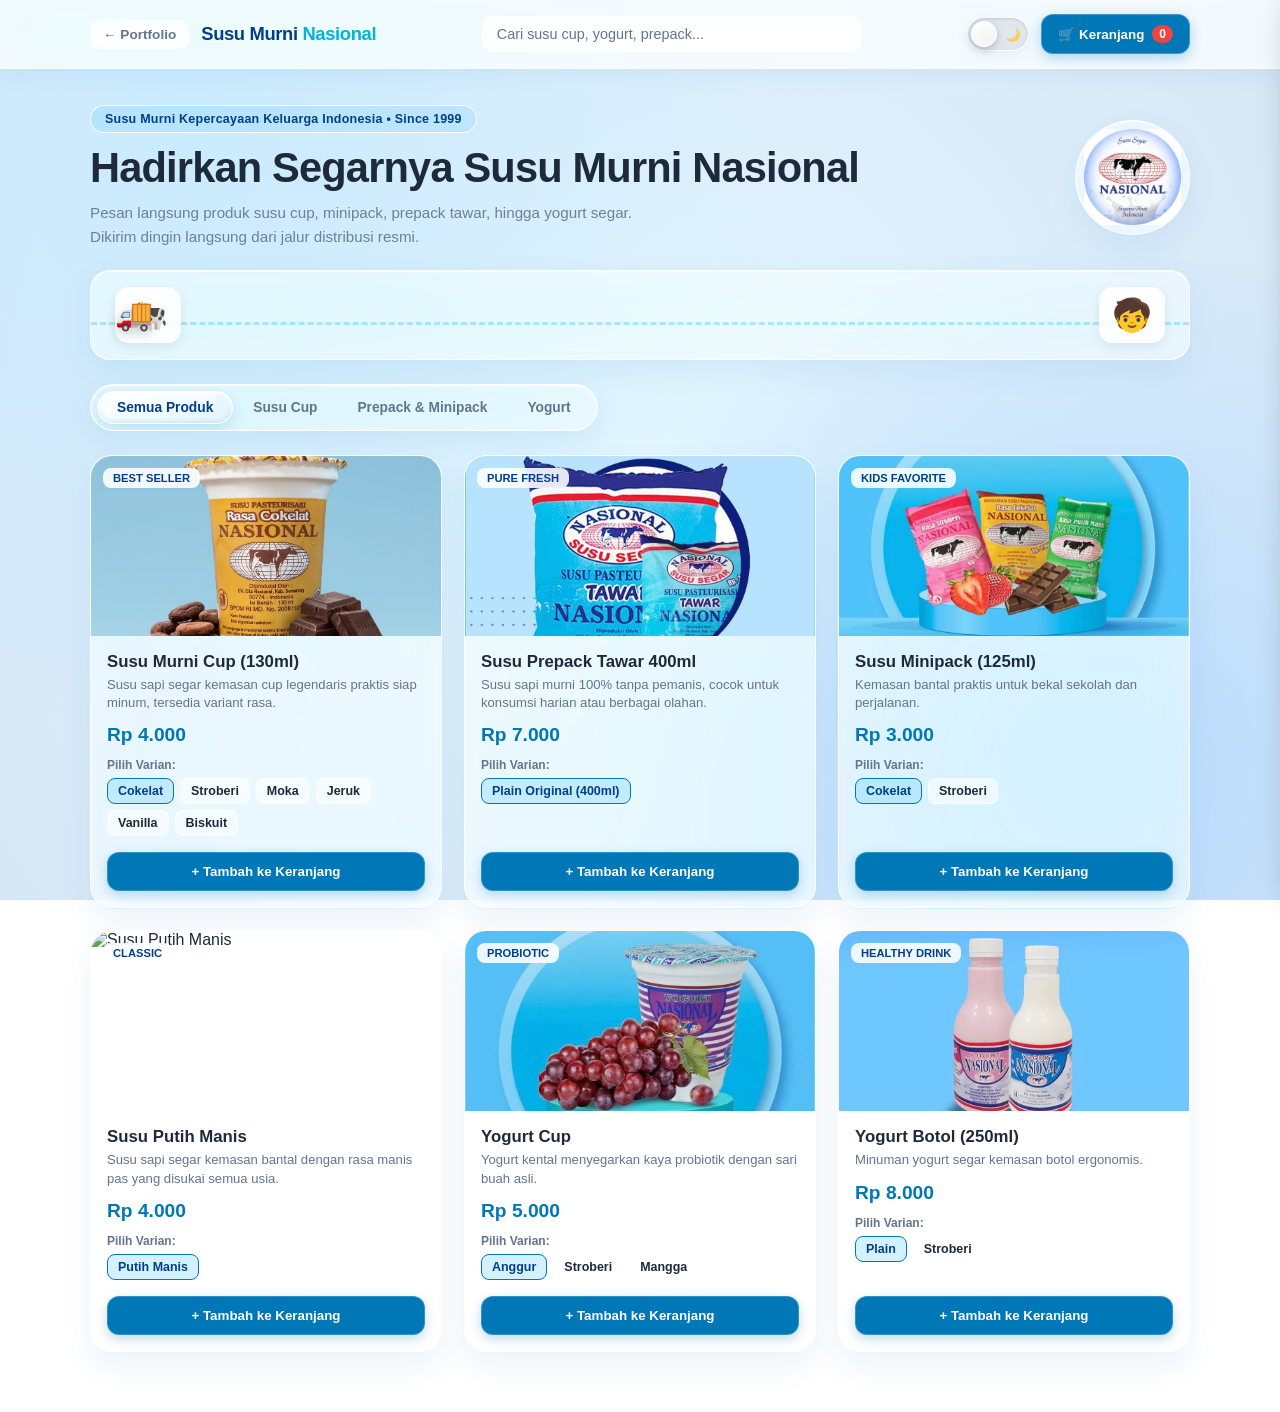
==== susu.html @ 923ed8b1 "Increase dimensions of hero logo slot and image" ====
<!DOCTYPE html>
<html lang="id">
<head>
  <meta charset="UTF-8" />
  <meta name="viewport" content="width=device-width, initial-scale=1.0" />
  <title>Susu Murni Nasional — Official Store</title>
  <style>
    :root {
      --primary: #0077b6;
      --primary-dark: #023e8a;
      --accent: #00b4d8;
      --bg-gradient: 
        radial-gradient(circle at 15% 15%, rgba(200, 235, 255, 0.9), transparent 45%),
        radial-gradient(circle at 85% 85%, rgba(175, 215, 255, 0.8), transparent 40%),
        radial-gradient(circle at 50% 50%, rgba(225, 245, 255, 0.95), rgba(210, 228, 245, 0.9));
      --header-bg: rgba(255, 255, 255, 0.75);
      --glass-card: rgba(255, 255, 255, 0.55);
      --glass-strong: rgba(255, 255, 255, 0.9);
      --glass-border: rgba(255, 255, 255, 0.92);
      --glass-highlight: rgba(255, 255, 255, 0.95);
      --text: #1e293b;
      --muted: #64748b;
      --input-bg: rgba(255, 255, 255, 0.75);
      --input-border: rgba(203, 213, 225, 0.85);
      --pill-track-bg: rgba(255, 255, 255, 0.45);
      --gel-bg: linear-gradient(145deg, rgba(255, 255, 255, 0.92), rgba(224, 242, 254, 0.72));
      --gel-border: rgba(255, 255, 255, 1);
      --gel-shadow: 
        inset 0 2px 3px rgba(255, 255, 255, 1),
        inset 0 -2px 4px rgba(0, 119, 182, 0.14),
        0 6px 16px rgba(0, 119, 182, 0.16);
      --pill-text-active: #023e8a;
      --shadow-tint: rgba(0, 119, 182, 0.08);
      --success: #10b981;
      --warning: #f59e0b;
    }

    [data-theme="dark"] {
      --primary: #38bdf8;
      --primary-dark: #7dd3fc;
      --accent: #22d3ee;
      --bg-gradient: 
        radial-gradient(circle at 15% 15%, rgba(14, 116, 144, 0.42), transparent 48%),
        radial-gradient(circle at 85% 80%, rgba(29, 78, 216, 0.38), transparent 45%),
        radial-gradient(circle at 50% 50%, #071326, #030914);
      --header-bg: rgba(9, 21, 42, 0.75);
      --glass-card: rgba(15, 32, 62, 0.55);
      --glass-strong: rgba(11, 25, 49, 0.94);
      --glass-border: rgba(125, 211, 252, 0.24);
      --glass-highlight: rgba(255, 255, 255, 0.16);
      --text: #f1f5f9;
      --muted: #94a3b8;
      --input-bg: rgba(15, 32, 62, 0.75);
      --input-border: rgba(125, 211, 252, 0.25);
      --pill-track-bg: rgba(12, 27, 54, 0.65);
      --gel-bg: linear-gradient(145deg, rgba(56, 189, 248, 0.36), rgba(14, 116, 144, 0.22));
      --gel-border: rgba(125, 211, 252, 0.55);
      --gel-shadow: 
        inset 0 1px 2px rgba(255, 255, 255, 0.35),
        inset 0 -2px 5px rgba(2, 132, 199, 0.35),
        0 6px 18px rgba(0, 0, 0, 0.4);
      --pill-text-active: #ffffff;
      --shadow-tint: rgba(0, 0, 0, 0.35);
    }

    * { box-sizing: border-box; margin: 0; padding: 0; }
    body {
      font-family: -apple-system, BlinkMacSystemFont, "Segoe UI", Roboto, sans-serif;
      background: var(--bg-gradient);
      background-attachment: fixed;
      color: var(--text);
      padding-bottom: 60px;
      min-height: 100vh;
      transition: color 0.3s ease;
    }

    /* Navbar Liquid Glass */
    header {
      position: sticky;
      top: 0;
      z-index: 50;
      background: var(--header-bg);
      backdrop-filter: blur(18px) saturate(180%);
      -webkit-backdrop-filter: blur(18px) saturate(180%);
      border-bottom: 1px solid var(--glass-border);
      box-shadow: 0 4px 20px var(--shadow-tint);
      transition: background 0.3s ease, border-color 0.3s ease;
    }
    .nav-container {
      max-width: 1140px;
      margin: 0 auto;
      padding: 14px 20px;
      display: flex;
      align-items: center;
      justify-content: space-between;
      gap: 12px;
    }
    .brand-group { display: flex; align-items: center; gap: 12px; }
    .back-btn {
      text-decoration: none;
      color: var(--muted);
      font-size: 0.85rem;
      font-weight: 600;
      padding: 6px 12px;
      border-radius: 10px;
      border: 1px solid var(--glass-border);
      background: var(--glass-card);
      backdrop-filter: blur(6px);
      transition: 0.2s;
    }
    .back-btn:hover { color: var(--text); border-color: var(--primary); }
    .logo { font-weight: 800; font-size: 1.15rem; color: var(--primary-dark); letter-spacing: -0.02em; }
    .logo span { color: var(--accent); }

    .search-bar {
      flex: 1;
      max-width: 380px;
      display: flex;
    }
    .search-bar input {
      width: 100%;
      padding: 9px 14px;
      border: 1px solid var(--glass-border);
      border-radius: 12px;
      font-size: 0.9rem;
      outline: none;
      color: var(--text);
      background: var(--input-bg);
      backdrop-filter: blur(8px);
      transition: 0.2s;
    }
    .search-bar input::placeholder { color: var(--muted); }
    .search-bar input:focus { border-color: var(--primary); }

    .nav-actions {
      display: flex;
      align-items: center;
      gap: 12px;
    }

    /* Apple iOS Settings Style Liquid Glass Switch */
    .ios-switch {
      position: relative;
      width: 62px;
      height: 34px;
      border-radius: 999px;
      border: 1px solid var(--glass-border);
      background: rgba(148, 163, 184, 0.25);
      backdrop-filter: blur(14px) saturate(180%);
      -webkit-backdrop-filter: blur(14px) saturate(180%);
      box-shadow: inset 0 1px 3px rgba(0, 0, 0, 0.12), 0 4px 12px var(--shadow-tint);
      cursor: pointer;
      display: flex;
      align-items: center;
      justify-content: space-between;
      padding: 0 7px;
      transition: background 0.35s ease, border-color 0.35s ease;
      -webkit-tap-highlight-color: transparent;
    }
    [data-theme="dark"] .ios-switch {
      background: rgba(14, 116, 144, 0.45);
      border-color: rgba(125, 211, 252, 0.4);
    }
    .switch-icon {
      font-size: 0.78rem;
      z-index: 1;
      user-select: none;
      opacity: 0.75;
    }
    .switch-knob {
      position: absolute;
      top: 3px;
      left: 3px;
      width: 26px;
      height: 26px;
      border-radius: 50%;
      background: linear-gradient(145deg, rgba(255, 255, 255, 0.98), rgba(241, 245, 249, 0.85));
      border: 1px solid rgba(255, 255, 255, 1);
      box-shadow: 
        inset 0 1px 2px rgba(255, 255, 255, 1),
        0 3px 8px rgba(0, 0, 0, 0.2);
      transition: transform 0.38s cubic-bezier(0.34, 1.45, 0.64, 1), background 0.35s ease;
      z-index: 2;
    }
    [data-theme="dark"] .switch-knob {
      transform: translateX(28px);
      background: linear-gradient(145deg, rgba(224, 242, 254, 0.95), rgba(125, 211, 252, 0.85));
    }

    .cart-trigger {
      position: relative;
      background: #0077b6;
      color: white;
      border: 1px solid rgba(255,255,255,0.25);
      padding: 10px 16px;
      border-radius: 12px;
      font-weight: 700;
      cursor: pointer;
      display: flex;
      align-items: center;
      gap: 8px;
      box-shadow: 0 4px 14px rgba(0,119,182,0.3);
      transition: 0.2s;
    }
    .cart-trigger:hover { background: #023e8a; }
    .cart-badge {
      background: #ef4444;
      color: white;
      font-size: 0.75rem;
      padding: 2px 7px;
      border-radius: 999px;
    }

    /* Seamless Editorial Hero Section */
    .hero-section {
      max-width: 1140px;
      margin: 36px auto 20px;
      padding: 0 20px;
      display: flex;
      justify-content: space-between;
      align-items: center;
      gap: 24px;
      flex-wrap: wrap;
    }
    .hero-text-area {
      flex: 1;
      min-width: 280px;
    }
    .hero-text-area h1 {
      font-size: clamp(1.8rem, 3.5vw, 2.6rem);
      font-weight: 800;
      letter-spacing: -0.02em;
      color: var(--text);
      line-height: 1.2;
    }
    .hero-text-area p {
      opacity: 0.9;
      max-width: 580px;
      line-height: 1.6;
      font-size: 0.95rem;
      color: var(--muted);
      margin-top: 8px;
    }
    .badge-fresh {
      display: inline-block;
      background: rgba(56, 189, 248, 0.14);
      color: var(--primary-dark);
      padding: 6px 14px;
      border-radius: 999px;
      font-size: 0.78rem;
      font-weight: 700;
      letter-spacing: 0.02em;
      border: 1px solid var(--glass-border);
      backdrop-filter: blur(6px);
    }

    /* Slot Logo Resmi Menjadi Bulat Sempurna */
    .hero-logo-slot {
      width: 115px;
      height: 115px;
      background: var(--glass-card);
      backdrop-filter: blur(16px) saturate(180%);
      -webkit-backdrop-filter: blur(16px) saturate(180%);
      border: 1px solid var(--glass-border);
      border-radius: 50%; /* Membuat kotak jadi bulat sempurna */
      display: flex;
      align-items: center;
      justify-content: center;
      box-shadow: inset 0 1px 0 var(--glass-highlight), 0 12px 30px var(--shadow-tint);
      flex-shrink: 0;
      overflow: hidden; /* Otomatis memotong bagian luar gambar JPG jadi melingkar */
    }
    .hero-logo-slot img {
      width: 85%;
      height: 85%;
      object-fit: cover;
    }

    /* Animasi Truk & Anak Kecil */
    .delivery-animation-banner {
      max-width: 1140px;
      margin: 10px auto 24px;
      padding: 0 20px;
    }
    .delivery-track {
      background: var(--glass-card);
      backdrop-filter: blur(16px) saturate(180%);
      -webkit-backdrop-filter: blur(16px) saturate(180%);
      border: 1px solid var(--glass-border);
      border-radius: 20px;
      padding: 16px 24px;
      display: flex;
      align-items: center;
      justify-content: space-between;
      position: relative;
      overflow: hidden;
      box-shadow: inset 0 1px 0 var(--glass-highlight), 0 10px 30px var(--shadow-tint);
    }
    .track-icon {
      font-size: 2rem;
      z-index: 2;
      background: var(--glass-strong);
      padding: 8px 12px;
      border-radius: 14px;
      border: 1px solid var(--glass-border);
      box-shadow: 0 4px 12px rgba(0,0,0,0.08);
      animation: bounceIcon 2s ease-in-out infinite;
    }
    .customer-icon {
      animation-delay: 1s;
    }
    @keyframes bounceIcon {
      0%, 100% { transform: translateY(0); }
      50% { transform: translateY(-4px); }
    }
    .moving-truck {
      position: absolute;
      font-size: 1.9rem;
      animation: driveTruck 11s ease-in-out infinite;
      z-index: 5;
      filter: drop-shadow(0 4px 6px rgba(0,0,0,0.18));
    }
    .road-line {
      position: absolute;
      width: 100%;
      height: 3px;
      border-bottom: 3px dashed rgba(56, 189, 248, 0.35);
      top: 58%;
      left: 0;
      z-index: 1;
    }
    @keyframes driveTruck {
      0%   { left: 7%; transform: scaleX(-1) translateY(0); }
      45%  { left: 83%; transform: scaleX(-1) translateY(0); }
      48%  { left: 83%; transform: scaleX(-1) translateY(-3px); }
      50%  { left: 83%; transform: scaleX(1) translateY(0); }
      95%  { left: 7%; transform: scaleX(1) translateY(0); }
      98%  { left: 7%; transform: scaleX(1) translateY(-3px); }
      100% { left: 7%; transform: scaleX(-1) translateY(0); }
    }

    /* iOS Liquid Glass Gel Segmented Tab Control */
    .filters-wrapper {
      max-width: 1140px;
      margin: 8px auto 24px;
      padding: 0 20px;
    }
    .ios-segmented-control {
      position: relative;
      display: inline-flex;
      align-items: center;
      padding: 6px;
      border-radius: 999px;
      background: var(--pill-track-bg);
      backdrop-filter: blur(22px) saturate(200%);
      -webkit-backdrop-filter: blur(22px) saturate(200%);
      border: 1px solid var(--glass-border);
      box-shadow:
        inset 0 1px 2px var(--glass-highlight),
        0 8px 24px var(--shadow-tint);
      max-width: 100%;
      overflow-x: auto;
      scrollbar-width: none;
    }
    .ios-segmented-control::-webkit-scrollbar { display: none; }

    .liquid-pill-indicator {
      position: absolute;
      top: 6px;
      bottom: 6px;
      left: 0;
      border-radius: 999px;
      background: var(--gel-bg);
      backdrop-filter: blur(14px) saturate(220%);
      -webkit-backdrop-filter: blur(14px) saturate(220%);
      border: 1px solid var(--gel-border);
      box-shadow: var(--gel-shadow);
      transition: 
        transform 0.45s cubic-bezier(0.34, 1.45, 0.64, 1),
        width 0.42s cubic-bezier(0.34, 1.35, 0.64, 1);
      z-index: 1;
      pointer-events: none;
    }
    .liquid-pill-indicator::after {
      content: "";
      position: absolute;
      top: 2px;
      left: 12%;
      right: 12%;
      height: 38%;
      border-radius: 999px;
      background: linear-gradient(180deg, rgba(255,255,255,0.65), rgba(255,255,255,0));
      pointer-events: none;
    }

    .filter-btn {
      position: relative;
      z-index: 2;
      padding: 9px 20px;
      border-radius: 999px;
      border: none;
      background: transparent;
      color: var(--muted);
      font-weight: 600;
      font-size: 0.86rem;
      cursor: pointer;
      white-space: nowrap;
      transition: color 0.25s ease, transform 0.15s ease;
      -webkit-tap-highlight-color: transparent;
    }
    .filter-btn:hover { color: var(--text); }
    .filter-btn:active { transform: scale(0.95); }
    .filter-btn.active {
      color: var(--pill-text-active);
      font-weight: 700;
    }

    /* Product Grid & Liquid Glass Cards */
    .container {
      max-width: 1140px;
      margin: 0 auto;
      padding: 0 20px;
    }
    .product-grid {
      display: grid;
      grid-template-columns: repeat(auto-fill, minmax(260px, 1fr));
      gap: 22px;
    }
    .product-card {
      background: var(--glass-card);
      backdrop-filter: blur(18px) saturate(180%);
      -webkit-backdrop-filter: blur(18px) saturate(180%);
      border: 1px solid var(--glass-border);
      border-radius: 22px;
      overflow: hidden;
      display: flex;
      flex-direction: column;
      box-shadow: inset 0 1px 0 var(--glass-highlight), 0 16px 32px var(--shadow-tint);
      transition: transform 0.25s ease, box-shadow 0.25s ease;
    }
    .product-card:hover {
      transform: translateY(-5px);
      box-shadow: inset 0 1px 0 var(--glass-highlight), 0 22px 40px rgba(0, 119, 182, 0.18);
    }
    .product-visual {
      height: 180px;
      display: flex;
      align-items: center;
      justify-content: center;
      position: relative;
      overflow: hidden;
      background: rgba(255, 255, 255, 0.4);
    }
    .product-img {
      width: 100%;
      height: 100%;
      object-fit: cover;
      transition: transform 0.3s ease;
    }
    .product-card:hover .product-img {
      transform: scale(1.05);
    }
    .product-tag {
      position: absolute;
      top: 12px;
      left: 12px;
      background: rgba(255,255,255,0.88);
      backdrop-filter: blur(6px);
      color: #023e8a;
      font-size: 0.7rem;
      font-weight: 800;
      padding: 4px 10px;
      border-radius: 8px;
      text-transform: uppercase;
      z-index: 2;
    }
    .product-body {
      padding: 16px;
      display: flex;
      flex-direction: column;
      flex: 1;
    }
    .product-title { font-size: 1.05rem; font-weight: 700; margin-bottom: 4px; color: var(--text); }
    .product-desc { font-size: 0.82rem; color: var(--muted); margin-bottom: 12px; line-height: 1.4; }
    .product-price { font-size: 1.2rem; font-weight: 800; color: var(--primary); margin-bottom: 12px; }

    /* Variant Pills */
    .variant-label { font-size: 0.75rem; font-weight: 700; color: var(--muted); margin-bottom: 6px; }
    .variant-list {
      display: flex;
      flex-wrap: wrap;
      gap: 6px;
      margin-bottom: 16px;
    }
    .variant-btn {
      padding: 5px 10px;
      font-size: 0.78rem;
      border-radius: 8px;
      border: 1px solid var(--glass-border);
      background: var(--glass-card);
      color: var(--text);
      cursor: pointer;
      font-weight: 600;
      transition: 0.15s;
    }
    .variant-btn.selected {
      background: rgba(56, 189, 248, 0.22);
      border-color: var(--primary);
      color: var(--primary-dark);
    }

    .add-cart-btn {
      margin-top: auto;
      width: 100%;
      padding: 11px;
      background: #0077b6;
      color: white;
      border: 1px solid rgba(255,255,255,0.2);
      border-radius: 12px;
      font-weight: 700;
      cursor: pointer;
      box-shadow: 0 4px 12px rgba(0,119,182,0.25);
      transition: 0.2s;
    }
    .add-cart-btn:hover { background: #023e8a; }

    /* Drawer / Modal Liquid Glass */
    .overlay {
      position: fixed;
      inset: 0;
      background: rgba(5, 12, 26, 0.52);
      z-index: 90;
      display: none;
      backdrop-filter: blur(5px);
    }
    .overlay.open { display: block; }

    .cart-drawer {
      position: fixed;
      top: 0;
      right: -420px;
      width: 100%;
      max-width: 400px;
      height: 100vh;
      background: var(--glass-strong);
      backdrop-filter: blur(22px) saturate(180%);
      -webkit-backdrop-filter: blur(22px) saturate(180%);
      color: var(--text);
      z-index: 100;
      display: flex;
      flex-direction: column;
      transition: right 0.3s ease;
      box-shadow: -12px 0 30px rgba(0,0,0,0.2);
      border-left: 1px solid var(--glass-border);
    }
    .cart-drawer.open { right: 0; }
    .drawer-header {
      padding: 18px 20px;
      border-bottom: 1px solid var(--glass-border);
      display: flex;
      justify-content: space-between;
      align-items: center;
    }
    .close-btn {
      background: none;
      border: none;
      font-size: 1.5rem;
      cursor: pointer;
      color: var(--muted);
    }
    .cart-items {
      flex: 1;
      overflow-y: auto;
      padding: 16px 20px;
    }
    .cart-item {
      display: flex;
      justify-content: space-between;
      align-items: center;
      padding: 12px 0;
      border-bottom: 1px solid var(--glass-border);
      gap: 12px;
    }
    .item-info h4 { font-size: 0.92rem; margin-bottom: 2px; }
    .item-info span { font-size: 0.78rem; color: var(--muted); display: block; }
    .item-info strong { font-size: 0.88rem; color: var(--primary); }
    .qty-control {
      display: flex;
      align-items: center;
      gap: 8px;
    }
    .qty-btn {
      width: 26px;
      height: 26px;
      border-radius: 6px;
      border: 1px solid var(--glass-border);
      background: var(--glass-card);
      color: var(--text);
      font-weight: 700;
      cursor: pointer;
    }
    .drawer-footer {
      padding: 18px 20px;
      border-top: 1px solid var(--glass-border);
      background: var(--glass-card);
    }
    .total-row {
      display: flex;
      justify-content: space-between;
      font-size: 1.1rem;
      font-weight: 800;
      margin-bottom: 14px;
    }
    .checkout-btn {
      width: 100%;
      padding: 13px;
      background: var(--success);
      color: white;
      border: none;
      border-radius: 12px;
      font-weight: 700;
      font-size: 0.95rem;
      cursor: pointer;
      box-shadow: 0 4px 12px rgba(16, 185, 129, 0.25);
    }
    .checkout-btn:disabled { background: #64748b; opacity: 0.5; box-shadow: none; cursor: not-allowed; }

    /* Checkout & Invoice Modal */
    .modal {
      position: fixed;
      top: 50%;
      left: 50%;
      transform: translate(-50%, -50%);
      width: 92%;
      max-width: 460px;
      background: var(--glass-strong);
      backdrop-filter: blur(22px) saturate(180%);
      -webkit-backdrop-filter: blur(22px) saturate(180%);
      color: var(--text);
      border-radius: 24px;
      z-index: 110;
      padding: 24px;
      display: none;
      max-height: 90vh;
      overflow-y: auto;
      box-shadow: 0 24px 48px rgba(0, 0, 0, 0.25);
      border: 1px solid var(--glass-border);
    }
    .modal.open { display: block; }
    .form-group { margin-bottom: 14px; }
    .form-group label { display: block; font-size: 0.82rem; font-weight: 700; margin-bottom: 6px; }
    .form-group input, .form-group textarea, .form-group select {
      width: 100%;
      padding: 10px 12px;
      border: 1px solid var(--input-border);
      border-radius: 10px;
      font-family: inherit;
      font-size: 0.9rem;
      color: var(--text);
      background: var(--input-bg);
    }

    /* Payment Box & Upload Area */
    .status-pill {
      display: inline-block;
      background: #fef3c7;
      color: #b45309;
      font-size: 0.75rem;
      font-weight: 700;
      padding: 4px 12px;
      border-radius: 999px;
      margin-top: 6px;
    }
    .status-pill.ready {
      background: #d1fae5;
      color: #065f46;
    }
    .invoice-box {
      background: var(--glass-card);
      padding: 14px;
      border-radius: 12px;
      font-size: 0.85rem;
      line-height: 1.6;
      margin-bottom: 16px;
      border: 1px solid var(--glass-border);
    }
    .pay-card {
      margin-top: 12px;
      background: var(--glass-card);
      padding: 14px;
      border-radius: 14px;
      border: 1px solid var(--glass-border);
      text-align: center;
    }
    .rek-row {
      display: flex;
      align-items: center;
      justify-content: center;
      gap: 10px;
      margin: 8px 0 4px;
    }
    .rek-num {
      font-size: 1.2rem;
      font-weight: 800;
      color: var(--primary-dark);
      letter-spacing: 0.04em;
    }
    .copy-btn {
      background: rgba(56, 189, 248, 0.2);
      color: var(--primary-dark);
      border: 1px solid var(--primary);
      padding: 4px 10px;
      border-radius: 6px;
      font-size: 0.75rem;
      font-weight: 700;
      cursor: pointer;
    }

    .upload-box {
      margin-top: 14px;
      padding: 12px;
      border: 1.5px dashed var(--muted);
      border-radius: 14px;
      background: var(--glass-card);
      text-align: center;
    }
    .upload-label {
      display: inline-block;
      padding: 7px 14px;
      background: #0077b6;
      color: white;
      border-radius: 8px;
      font-size: 0.8rem;
      font-weight: 700;
      cursor: pointer;
      margin-top: 6px;
    }
    .preview-img {
      max-width: 100%;
      max-height: 150px;
      border-radius: 8px;
      margin-top: 10px;
      display: none;
      margin-left: auto;
      margin-right: auto;
      border: 1px solid var(--glass-border);
    }

    .toast {
      position: fixed;
      bottom: 24px;
      left: 50%;
      transform: translateX(-50%);
      background: #0f172a;
      color: white;
      padding: 10px 20px;
      border-radius: 999px;
      font-size: 0.85rem;
      font-weight: 600;
      z-index: 200;
      opacity: 0;
      pointer-events: none;
      transition: opacity 0.25s;
      border: 1px solid rgba(255,255,255,0.15);
    }
    .toast.show { opacity: 1; }

    /* Responsive Khusus HP */
    @media (max-width: 640px) {
      .search-bar { display: none; }
      .hero-section {
        flex-direction: column-reverse;
        align-items: flex-start;
        gap: 16px;
      }
      .hero-logo-slot {
        width: 84px;
        height: 84px;
      }
      .ios-segmented-control {
        display: flex;
        width: 100%;
      }
      .filter-btn {
        padding: 8px 14px;
        font-size: 0.8rem;
      }
      @keyframes driveTruck {
        0%   { left: 12%; transform: scaleX(-1) translateY(0); }
        45%  { left: 74%; transform: scaleX(-1) translateY(0); }
        48%  { left: 74%; transform: scaleX(-1) translateY(-3px); }
        50%  { left: 74%; transform: scaleX(1) translateY(0); }
        95%  { left: 12%; transform: scaleX(1) translateY(0); }
        98%  { left: 12%; transform: scaleX(-1) translateY(-3px); }
        100% { left: 12%; transform: scaleX(-1) translateY(0); }
      }
    }
  </style>
</head>
<body>

  <header>
    <div class="nav-container">
      <div class="brand-group">
        <a href="index.html" class="back-btn">← Portfolio</a>
        <div class="logo">Susu Murni <span>Nasional</span></div>
      </div>
      <div class="search-bar">
        <input type="text" id="searchInput" placeholder="Cari susu cup, yogurt, prepack..." oninput="renderProducts()" />
      </div>
      <div class="nav-actions">
        <button class="ios-switch" id="themeToggle" onclick="toggleTheme()" title="Mode Gelap / Terang" aria-label="Ganti Tema">
          <span class="switch-icon">☀️</span>
          <span class="switch-icon">🌙</span>
          <span class="switch-knob"></span>
        </button>

        <button class="cart-trigger" onclick="toggleCart()">
          🛒 Keranjang <span class="cart-badge" id="cartCount">0</span>
        </button>
      </div>
    </div>
  </header>

  <!-- Seamless Editorial Hero Section -->
  <section class="hero-section">
    <div class="hero-text-area">
      <span class="badge-fresh">Susu Murni Kepercayaan Keluarga Indonesia • Since 1999</span>
      <h1 style="margin-top: 10px;">Hadirkan Segarnya Susu Murni Nasional</h1>
      <p>Pesan langsung produk susu cup, minipack, prepack tawar, hingga yogurt segar. Dikirim dingin langsung dari jalur distribusi resmi.</p>
    </div>
    <!-- Logo Utama Diubah Menjadi Bulat Sempurna -->
    <div class="hero-logo-slot">
      <img src="ini-logo.JPG" alt="Logo Susu Nasional" />
    </div>
  </section>

  <!-- Animasi Truk & Anak Kecil -->
  <div class="delivery-animation-banner">
    <div class="delivery-track">
      <div class="track-icon" title="Peternakan Sapi Perah">🐄</div>
      <div class="road-line"></div>
      <div class="moving-truck" title="Truk Distribusi Susu Nasional">🚚</div>
      <div class="track-icon customer-icon" title="Anak Kecil Penikmat Susu Segar">🧒</div>
    </div>
  </div>

  <!-- iOS Liquid Glass Gel Segmented Tab Control -->
  <div class="filters-wrapper">
    <div class="ios-segmented-control" id="segmentedControl">
      <div class="liquid-pill-indicator" id="pillIndicator"></div>
      <button class="filter-btn active" onclick="setFilter('all', this)">Semua Produk</button>
      <button class="filter-btn" onclick="setFilter('cup', this)">Susu Cup</button>
      <button class="filter-btn" onclick="setFilter('pack', this)">Prepack & Minipack</button>
      <button class="filter-btn" onclick="setFilter('yogurt', this)">Yogurt</button>
    </div>
  </div>

  <main class="container">
    <div class="product-grid" id="productGrid"></div>
  </main>

  <!-- Cart Drawer -->
  <div class="overlay" id="overlay" onclick="closeAll()"></div>
  <aside class="cart-drawer" id="cartDrawer">
    <div class="drawer-header">
      <h3>Keranjang Belanja</h3>
      <button class="close-btn" onclick="closeAll()">×</button>
    </div>
    <div class="cart-items" id="cartItems"></div>
    <div class="drawer-footer">
      <div class="total-row">
        <span>Total Pembayaran</span>
        <span id="cartTotal">Rp 0</span>
      </div>
      <button class="checkout-btn" id="checkoutBtn" onclick="openCheckout()" disabled>Checkout</button>
    </div>
  </aside>

  <!-- Checkout Modal -->
  <div class="modal" id="checkoutModal">
    <div style="display:flex; justify-content:space-between; align-items:center; margin-bottom:16px;">
      <h3>Data Pengiriman</h3>
      <button class="close-btn" onclick="closeAll()">×</button>
    </div>
    <form onsubmit="processOrder(event)">
      <div class="form-group">
        <label>Nama Pemesan</label>
        <input type="text" id="custName" required placeholder="Masukkan Nama Anda" />
      </div>
      <div class="form-group">
        <label>Nomor WhatsApp</label>
        <input type="tel" id="custPhone" required placeholder="08xx-xxxx-xxxx" />
      </div>
      <div class="form-group">
        <label>Alamat Lengkap (Jabodetabek)</label>
        <textarea id="custAddress" rows="2" required placeholder="Jl. Margonda Raya No. 10, Depok"></textarea>
      </div>
      <div class="form-group">
        <label>Metode Pengiriman</label>
        <select id="shippingMethod">
          <option value="Kurir Dingin (Same Day)">Kurir Dingin / Instant (Same Day)</option>
          <option value="Ambil di Gudang / Agen">Ambil Sendiri di Depot</option>
        </select>
      </div>
      <div class="form-group">
        <label>Metode Pembayaran</label>
        <select id="paymentMethod">
          <option value="QRIS">QRIS (Instant)</option>
          <option value="Transfer BCA">Transfer Bank BCA</option>
          <option value="COD">Bayar di Tempat (COD)</option>
        </select>
      </div>
      <button type="submit" class="checkout-btn" style="background: #0077b6;">Buat Pesanan Sekarang</button>
    </form>
  </div>

  <!-- Invoice & Payment Modal -->
  <div class="modal" id="invoiceModal">
    <div style="text-align:center; margin-bottom:14px;">
      <h3 style="color:var(--primary-dark);">Rincian & Pembayaran</h3>
      <p style="font-size:0.82rem; color:var(--muted);" id="invoiceId"></p>
      <span class="status-pill" id="paymentStatusBadge">⏳ Menunggu Pembayaran</span>
    </div>

    <div id="invoiceDetail" class="invoice-box"></div>

    <button class="checkout-btn" onclick="sendWhatsApp()" style="margin-bottom:8px;">📲 Konfirmasi Pesanan ke WhatsApp</button>
    <button class="add-cart-btn" style="background:var(--muted);" onclick="finishOrder()">Selesai & Kembali Belanja</button>
  </div>

  <div class="toast" id="toast">Produk ditambahkan ke keranjang!</div>

  <script>
    const products = [
      {
        id: 'susu-cup',
        category: 'cup',
        tag: 'Best Seller',
        name: 'Susu Murni Cup (130ml)',
        desc: 'Susu sapi segar kemasan cup legendaris praktis siap minum, tersedia variant rasa.',
        price: 4000,
        variants: [
          { name: 'Cokelat', img: 'susu-cup-cokelat.JPG' },
          { name: 'Stroberi', img: 'susu-cup-stroberi.JPG' },
          { name: 'Moka', img: 'susu-cup-moka.JPG' },
          { name: 'Jeruk', img: 'susu-cup-jeruk.JPG' },
          { name: 'Vanilla', img: 'susu-cup-vanilla.JPG' },
          { name: 'Biskuit', img: 'susu-cup-biskuit.JPG' }
        ]
      },
      {
        id: 'prepack-tawar',
        category: 'pack',
        tag: 'Pure Fresh',
        name: 'Susu Prepack Tawar 400ml',
        desc: 'Susu sapi murni 100% tanpa pemanis, cocok untuk konsumsi harian atau berbagai olahan.',
        price: 7000,
        variants: [
          { name: 'Plain Original (400ml)', img: 'prepack.JPG' }
        ]
      },
      {
        id: 'minipack',
        category: 'pack',
        tag: 'Kids Favorite',
        name: 'Susu Minipack (125ml)',
        desc: 'Kemasan bantal praktis untuk bekal sekolah dan perjalanan.',
        price: 3000,
        variants: [
          { name: 'Cokelat', img: 'minipack.JPG' },
          { name: 'Stroberi', img: 'minipack.JPG' }
        ]
      },
      {
        id: 'susu-putih-manis',
        category: 'pack',
        tag: 'Classic',
        name: 'Susu Putih Manis',
        desc: 'Susu sapi segar kemasan bantal dengan rasa manis pas yang disukai semua usia.',
        price: 4000,
        variants: [
          { name: 'Putih Manis', img: 'putih-manis.JPG' }
        ]
      },
      {
        id: 'yogurt-cup',
        category: 'yogurt',
        tag: 'Probiotic',
        name: 'Yogurt Cup',
        desc: 'Yogurt kental menyegarkan kaya probiotik dengan sari buah asli.',
        price: 5000,
        variants: [
          { name: 'Anggur', img: 'yogurt-cup-anggur.JPG' },
          { name: 'Stroberi', img: 'yogurt-cup-stroberi.JPG' },
          { name: 'Mangga', img: 'yogurt-cup-mangga.JPG' }
        ]
      },
      {
        id: 'yogurt-botol',
        category: 'yogurt',
        tag: 'Healthy Drink',
        name: 'Yogurt Botol (250ml)',
        desc: 'Minuman yogurt segar kemasan botol ergonomis.',
        price: 8000,
        variants: [
          { name: 'Plain', img: 'yogurt-botol.JPG' },
          { name: 'Stroberi', img: 'yogurt-botol.JPG' }
        ]
      }
    ];

    let selectedVariants = {};
    products.forEach(p => selectedVariants[p.id] = 0);

    let currentFilter = 'all';
    let cart = [];
    let lastOrderText = '';
    let hasUploadedProof = false;

    const formatRp = (num) => 'Rp ' + num.toLocaleString('id-ID');

    /* Dark Mode / Light Mode Switch */
    function toggleTheme() {
      const html = document.documentElement;
      const isDark = html.getAttribute('data-theme') === 'dark';
      if (isDark) {
        html.removeAttribute('data-theme');
        localStorage.setItem('susu-theme', 'light');
      } else {
        html.setAttribute('data-theme', 'dark');
        localStorage.setItem('susu-theme', 'dark');
      }
    }

    (function initTheme() {
      const saved = localStorage.getItem('susu-theme');
      if (saved === 'dark') {
        document.documentElement.setAttribute('data-theme', 'dark');
      }
    })();

    /* iOS Liquid Glass Gel Sliding Pill */
    function movePillIndicator(btn) {
      const indicator = document.getElementById('pillIndicator');
      if (!indicator || !btn) return;

      indicator.style.width = `${btn.offsetWidth}px`;
      indicator.style.transform = `translateX(${btn.offsetLeft}px)`;
    }

    function setFilter(cat, btn) {
      currentFilter = cat;
      document.querySelectorAll('.filter-btn').forEach(b => b.classList.remove('active'));
      btn.classList.add('active');
      movePillIndicator(btn);
      btn.scrollIntoView({ behavior: 'smooth', block: 'nearest', inline: 'center' });
      renderProducts();
    }

    window.addEventListener('resize', () => {
      const activeBtn = document.querySelector('.filter-btn.active');
      if (activeBtn) movePillIndicator(activeBtn);
    });

    function selectVariant(prodId, varIdx) {
      selectedVariants[prodId] = varIdx;
      renderProducts();
    }

    function renderProducts() {
      const grid = document.getElementById('productGrid');
      const keyword = document.getElementById('searchInput').value.toLowerCase();

      const filtered = products.filter(p => {
        const matchCat = currentFilter === 'all' || p.category === currentFilter;
        const matchKey = p.name.toLowerCase().includes(keyword) ||
                         p.variants.some(v => v.name.toLowerCase().includes(keyword));
        return matchCat && matchKey;
      });

      grid.innerHTML = filtered.map(p => {
        const activeIdx = selectedVariants[p.id];
        const activeVar = p.variants[activeIdx];
        return `
          <div class="product-card">
            <div class="product-visual">
              <span class="product-tag">${p.tag}</span>
              <img src="${activeVar.img}" alt="${p.name}" class="product-img" />
            </div>
            <div class="product-body">
              <h3 class="product-title">${p.name}</h3>
              <p class="product-desc">${p.desc}</p>
              <div class="product-price">${formatRp(p.price)}</div>
              <div class="variant-label">Pilih Varian:</div>
              <div class="variant-list">
                ${p.variants.map((v, i) => `
                  <button class="variant-btn ${i === activeIdx ? 'selected' : ''}" onclick="selectVariant('${p.id}', ${i})">
                    ${v.name}
                  </button>
                `).join('')}
              </div>
              <button class="add-cart-btn" onclick="addToCart('${p.id}')">+ Tambah ke Keranjang</button>
            </div>
          </div>
        `;
      }).join('');
    }

    function addToCart(prodId) {
      const prod = products.find(p => p.id === prodId);
      const variant = prod.variants[selectedVariants[prodId]].name;
      const key = `${prod.id}-${variant}`;

      const existing = cart.find(item => item.key === key);
      if (existing) {
        existing.qty += 1;
      } else {
        cart.push({ key, name: prod.name, variant, price: prod.price, qty: 1 });
      }
      updateCartUI();
      showToast(`${prod.name} (${variant}) masuk keranjang!`);
    }

    function changeQty(key, delta) {
      const idx = cart.findIndex(i => i.key === key);
      if (idx === -1) return;
      cart[idx].qty += delta;
      if (cart[idx].qty <= 0) cart.splice(idx, 1);
      updateCartUI();
    }

    function updateCartUI() {
      const countEl = document.getElementById('cartCount');
      const itemsEl = document.getElementById('cartItems');
      const totalEl = document.getElementById('cartTotal');
      const checkoutBtn = document.getElementById('checkoutBtn');

      const totalQty = cart.reduce((sum, i) => sum + i.qty, 0);
      const totalPrice = cart.reduce((sum, i) => sum + (i.price * i.qty), 0);

      countEl.textContent = totalQty;
      totalEl.textContent = formatRp(totalPrice);
      checkoutBtn.disabled = cart.length === 0;

      if (cart.length === 0) {
        itemsEl.innerHTML = `<p style="text-align:center; color:var(--muted); margin-top:40px;">Keranjang masih kosong. Yuk pilih susu segarnya!</p>`;
        return;
      }

      itemsEl.innerHTML = cart.map(item => `
        <div class="cart-item">
          <div class="item-info">
            <h4>${item.name}</h4>
            <span>Varian: ${item.variant}</span>
            <strong>${formatRp(item.price * item.qty)}</strong>
          </div>
          <div class="qty-control">
            <button class="qty-btn" onclick="changeQty('${item.key}', -1)">-</button>
            <span>${item.qty}</span>
            <button class="qty-btn" onclick="changeQty('${item.key}', 1)">+</button>
          </div>
        </div>
      `).join('');
    }

    function toggleCart() {
      document.getElementById('overlay').classList.add('open');
      document.getElementById('cartDrawer').classList.add('open');
    }

    function openCheckout() {
      document.getElementById('cartDrawer').classList.remove('open');
      document.getElementById('checkoutModal').classList.add('open');
    }

    function closeAll() {
      document.getElementById('overlay').classList.remove('open');
      document.getElementById('cartDrawer').classList.remove('open');
      document.getElementById('checkoutModal').classList.remove('open');
      document.getElementById('invoiceModal').classList.remove('open');
    }

    function copyRekening() {
      navigator.clipboard.writeText('7651539358');
      showToast('Nomor Rekening BCA berhasil disalin!');
    }

    function handleProofUpload(event) {
      const file = event.target.files[0];
      if (!file) return;

      const reader = new FileReader();
      reader.onload = function(e) {
        const preview = document.getElementById('proofPreview');
        preview.src = e.target.result;
        preview.style.display = 'block';

        const statusBadge = document.getElementById('paymentStatusBadge');
        statusBadge.textContent = '✅ Bukti Terlampir — Siap Konfirmasi';
        statusBadge.classList.add('ready');
        hasUploadedProof = true;
        showToast('Bukti pembayaran berhasil dilampirkan!');
      };
      reader.readAsDataURL(file);
    }

    function processOrder(e) {
      e.preventDefault();
      hasUploadedProof = false;

      const name = document.getElementById('custName').value;
      const phone = document.getElementById('custPhone').value;
      const address = document.getElementById('custAddress').value;
      const shipping = document.getElementById('shippingMethod').value;
      const payment = document.getElementById('paymentMethod').value;
      const orderNum = 'INV-' + Math.floor(100000 + Math.random() * 900000);
      const total = cart.reduce((sum, i) => sum + (i.price * i.qty), 0);

      const itemListHtml = cart.map(i => `• ${i.name} (${i.variant}) x${i.qty} = ${formatRp(i.price * i.qty)}`).join('<br>');
      const itemListWa = cart.map(i => `- ${i.name} (${i.variant}) x${i.qty} = ${formatRp(i.price * i.qty)}`).join('%0A');

      const statusBadge = document.getElementById('paymentStatusBadge');
      statusBadge.classList.remove('ready');

      let paymentSectionHtml = '';
      let paymentWaInfo = '';

      if (payment === 'QRIS') {
        statusBadge.textContent = '⏳ Menunggu Pembayaran QRIS';
        const qrData = encodeURIComponent(`SUSU-NASIONAL-${orderNum}-RP${total}`);
        paymentSectionHtml = `
          <div class="pay-card">
            <strong style="font-size:0.85rem;">Scan QRIS Dummy di Bawah Ini:</strong><br>
            <img src="https://api.qrserver.com/v1/create-qr-code/?size=160x160&data=${qrData}" alt="QRIS Dummy" style="width:150px; height:150px; margin:10px auto; display:block; border-radius:8px; border:1px solid #e2e8f0;" />
            <span style="font-size:0.75rem; color:var(--muted);">NMID: ID1020260081999 • Susu Murni Nasional</span>
          </div>
          <div class="upload-box">
            <p style="font-size:0.78rem; color:var(--muted);">Sudah scan QRIS? Upload screenshot bukti bayar:</p>
            <label for="proofInput" class="upload-label">📷 Pilih Foto Bukti Bayar</label>
            <input type="file" id="proofInput" accept="image/*" style="display:none;" onchange="handleProofUpload(event)" />
            <img id="proofPreview" class="preview-img" alt="Preview Bukti Bayar" />
          </div>
        `;
        paymentWaInfo = '%0APembayaran: QRIS';
      } else if (payment === 'Transfer BCA') {
        statusBadge.textContent = '⏳ Menunggu Transfer BCA';
        paymentSectionHtml = `
          <div class="pay-card">
            <span style="font-size:0.78rem; color:var(--muted);">Transfer ke Rekening <strong>Bank BCA</strong></span>
            <div class="rek-row">
              <span class="rek-num">7651539358</span>
              <button type="button" class="copy-btn" onclick="copyRekening()">Salin</button>
            </div>
            <span style="font-size:0.78rem; font-weight:600; color:var(--text);">A.n. Gata Abdil Rahman</span>
          </div>
          <div class="upload-box">
            <p style="font-size:0.78rem; color:var(--muted);">Sudah transfer? Upload foto/screenshot bukti transfer:</p>
            <label for="proofInput" class="upload-label">📷 Pilih Foto Bukti Transfer</label>
            <input type="file" id="proofInput" accept="image/*" style="display:none;" onchange="handleProofUpload(event)" />
            <img id="proofPreview" class="preview-img" alt="Preview Bukti Transfer" />
          </div>
        `;
        paymentWaInfo = '%0APembayaran: Transfer BCA (7651539358)';
      } else {
        statusBadge.textContent = '🚚 Bayar di Tempat (COD)';
        statusBadge.classList.add('ready');
        paymentSectionHtml = `
          <div class="pay-card">
            <strong style="font-size:0.85rem; color:var(--success);">Metode Bayar di Tempat (COD)</strong>
            <p style="font-size:0.78rem; color:var(--muted); margin-top:4px;">Siapkan uang pas sejumlah <strong>${formatRp(total)}</strong> saat kurir tiba di lokasi.</p>
          </div>
        `;
        paymentWaInfo = '%0APembayaran: COD (Bayar di Tempat)';
      }

      document.getElementById('invoiceId').textContent = `Nomor Pesanan: ${orderNum}`;
      document.getElementById('invoiceDetail').innerHTML = `
        <strong>Pemesan:</strong> ${name} (${phone})<br>
        <strong>Alamat:</strong> ${address}<br>
        <strong>Pengiriman:</strong> ${shipping}<br>
        <hr style="margin:8px 0; border:0; border-top:1px solid var(--glass-border);">
        ${itemListHtml}
        <hr style="margin:8px 0; border:0; border-top:1px solid var(--glass-border);">
        <div style="display:flex; justify-content:space-between; font-size:0.95rem;">
          <strong>Total Tagihan:</strong>
          <strong style="color:var(--primary);">${formatRp(total)}</strong>
        </div>
        ${paymentSectionHtml}
      `;

      lastOrderText = `Halo Admin Susu Murni Nasional! Saya mau konfirmasi pesanan:%0A%0A*${orderNum}*%0ANama: ${name}%0AAlamat: ${address}%0APengiriman: ${shipping}${paymentWaInfo}%0A%0A*Detail Pesanan:*%0A${itemListWa}%0A%0A*Total Bayar: ${formatRp(total)}*`;

      document.getElementById('checkoutModal').classList.remove('open');
      document.getElementById('invoiceModal').classList.add('open');
    }

    function sendWhatsApp() {
      const proofNote = hasUploadedProof
        ? '%0A%0A_(Bukti transfer sudah saya siapkan, akan saya kirimkan setelah pesan ini)_'
        : '';
      window.open(`https://wa.me/6281399970315?text=${lastOrderText}${proofNote}`, '_blank');
    }

    function finishOrder() {
      cart = [];
      updateCartUI();
      closeAll();
    }

    function showToast(msg) {
      const t = document.getElementById('toast');
      t.textContent = msg;
      t.classList.add('show');
      setTimeout(() => t.classList.remove('show'), 2200);
    }

    renderProducts();
    updateCartUI();
    requestAnimationFrame(() => {
      const initialBtn = document.querySelector('.filter-btn.active');
      if (initialBtn) movePillIndicator(initialBtn);
    });
  </script>
</body>
</html>
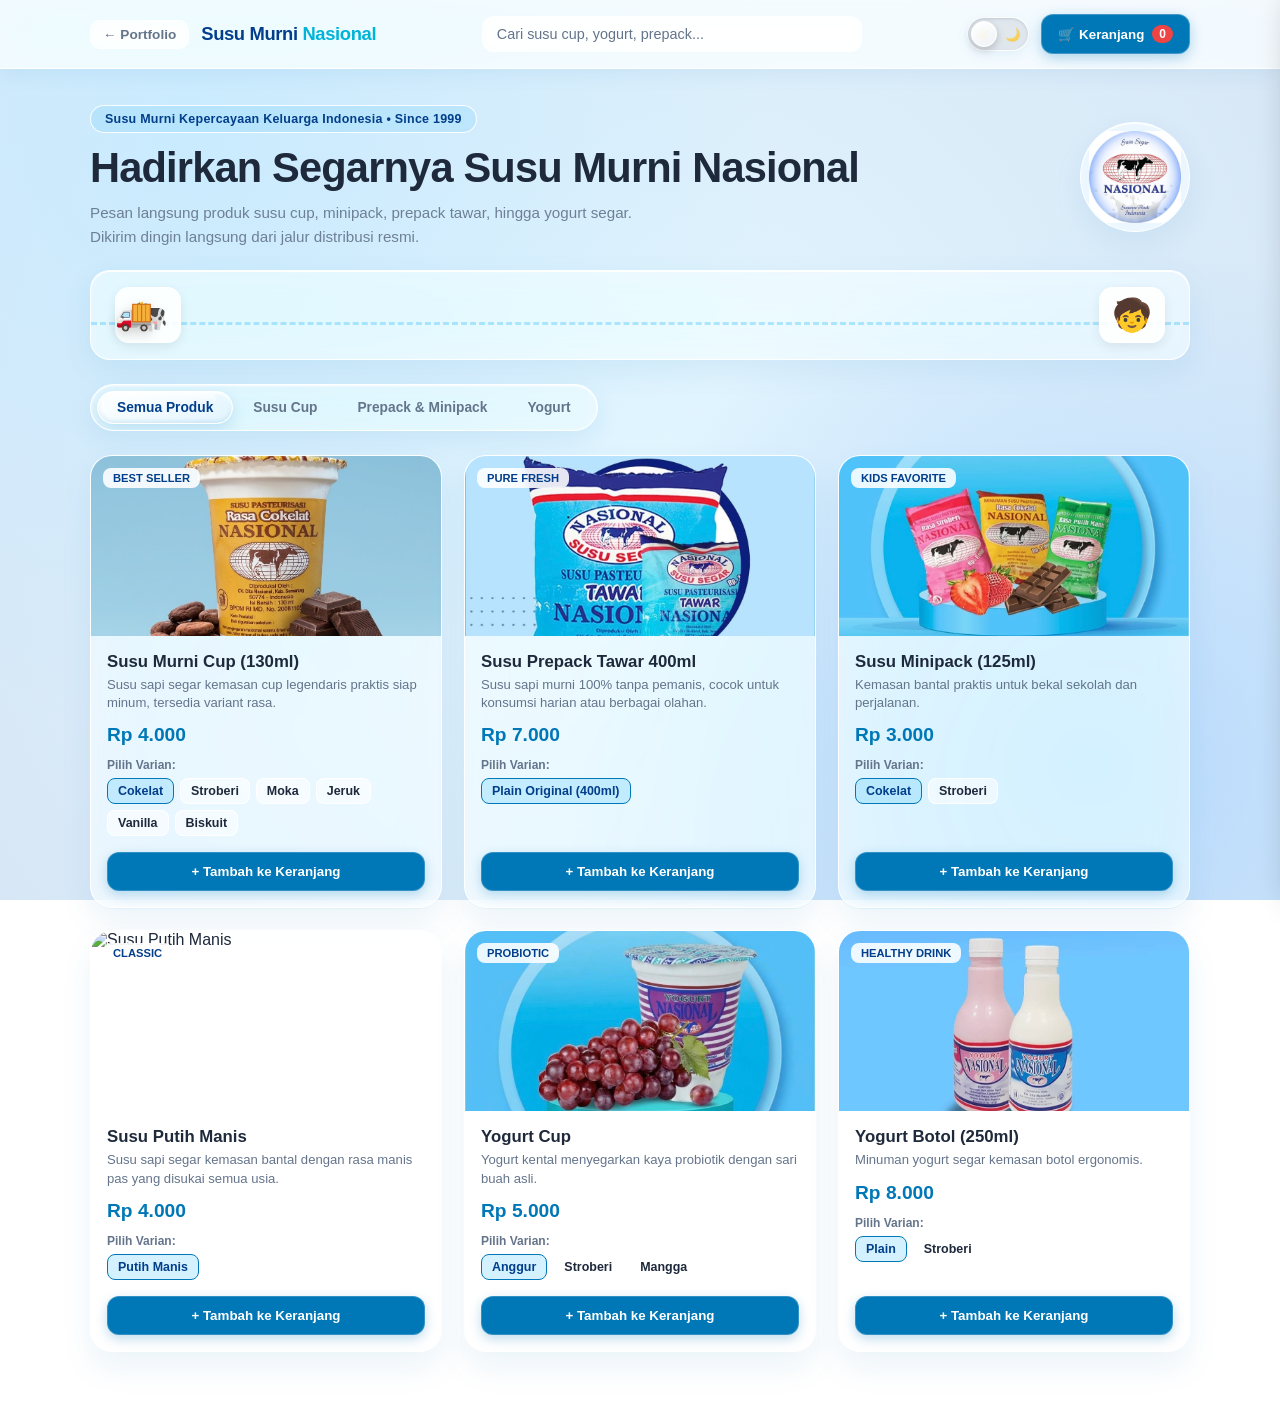
==== commit b0c3b571: "Resize hero logo slot to 110px Adjusted dimensions of the hero logo slot for better appearance." ====
--- a/susu.html
+++ b/susu.html
@@ -256,8 +256,8 @@
 
     /* Slot Logo Resmi Menjadi Bulat Sempurna */
     .hero-logo-slot {
-      width: 115px;
-      height: 115px;
+      width: 110px;
+      height: 110px;
       background: var(--glass-card);
       backdrop-filter: blur(16px) saturate(180%);
       -webkit-backdrop-filter: blur(16px) saturate(180%);
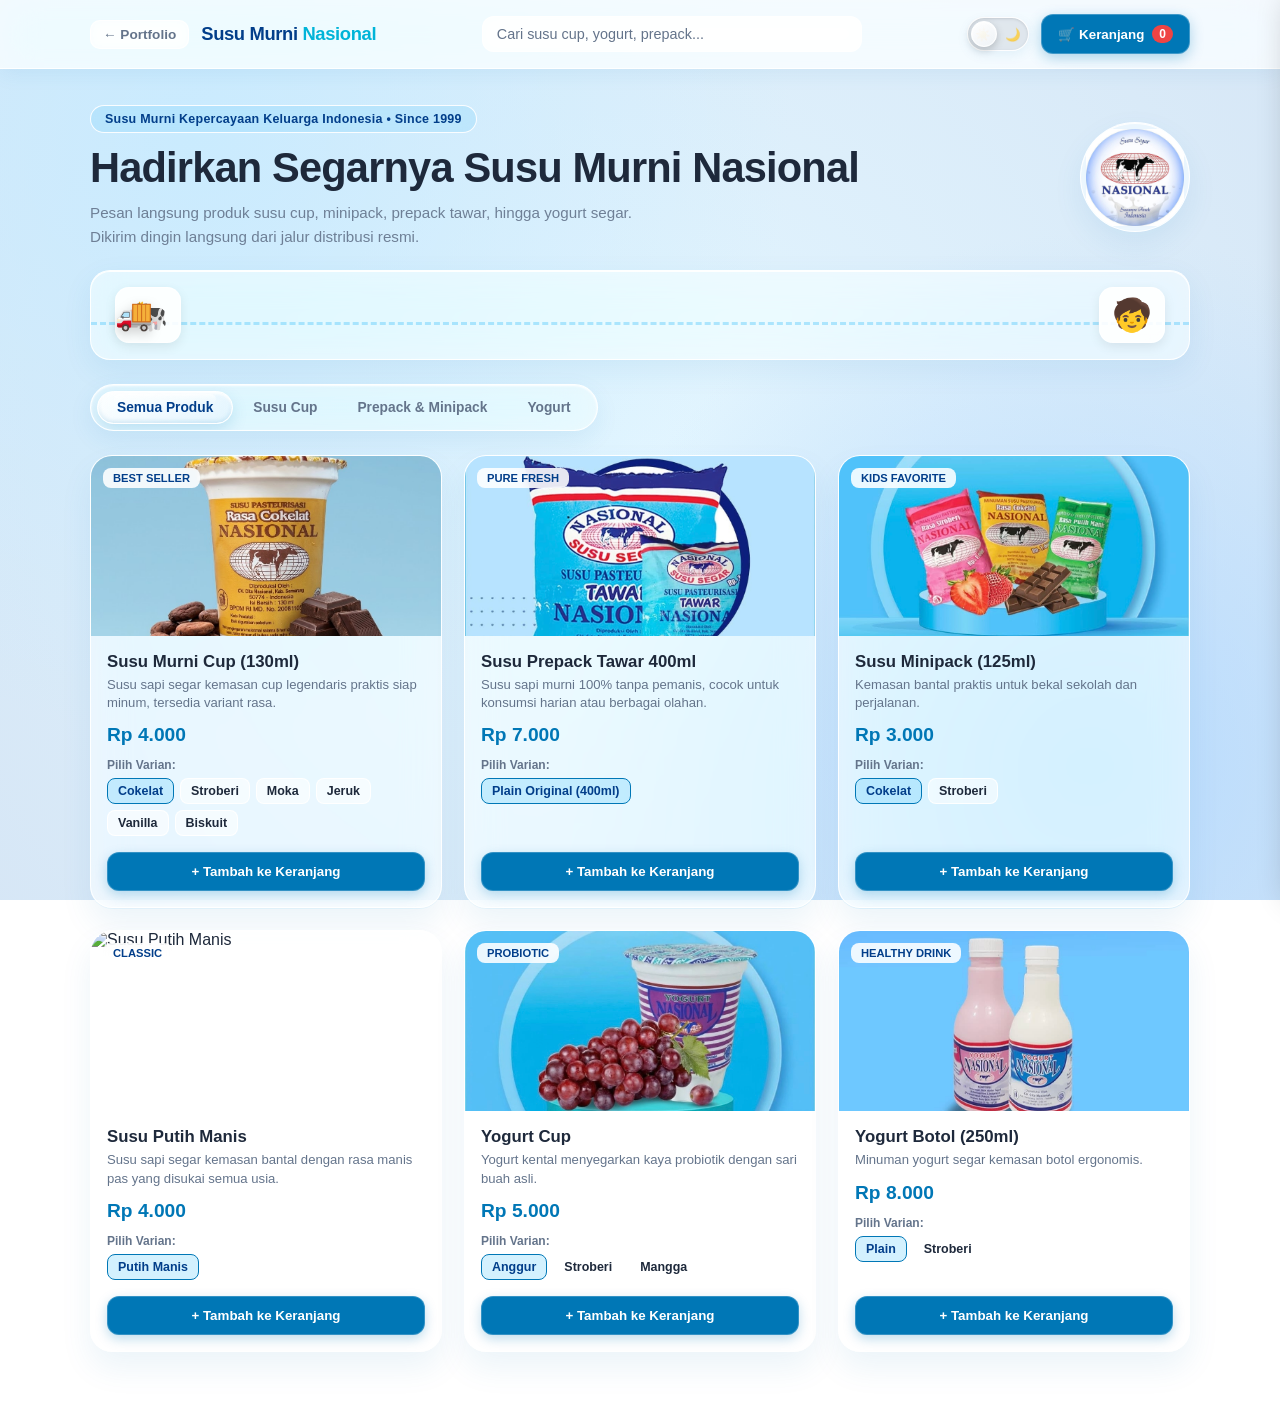
==== commit 6030fe7c: "Adjust logo image dimensions to 90%" ====
--- a/susu.html
+++ b/susu.html
@@ -271,8 +271,8 @@
       overflow: hidden; /* Otomatis memotong bagian luar gambar JPG jadi melingkar */
     }
     .hero-logo-slot img {
-      width: 85%;
-      height: 85%;
+      width: 90%;
+      height: 90%;
       object-fit: cover;
     }
 
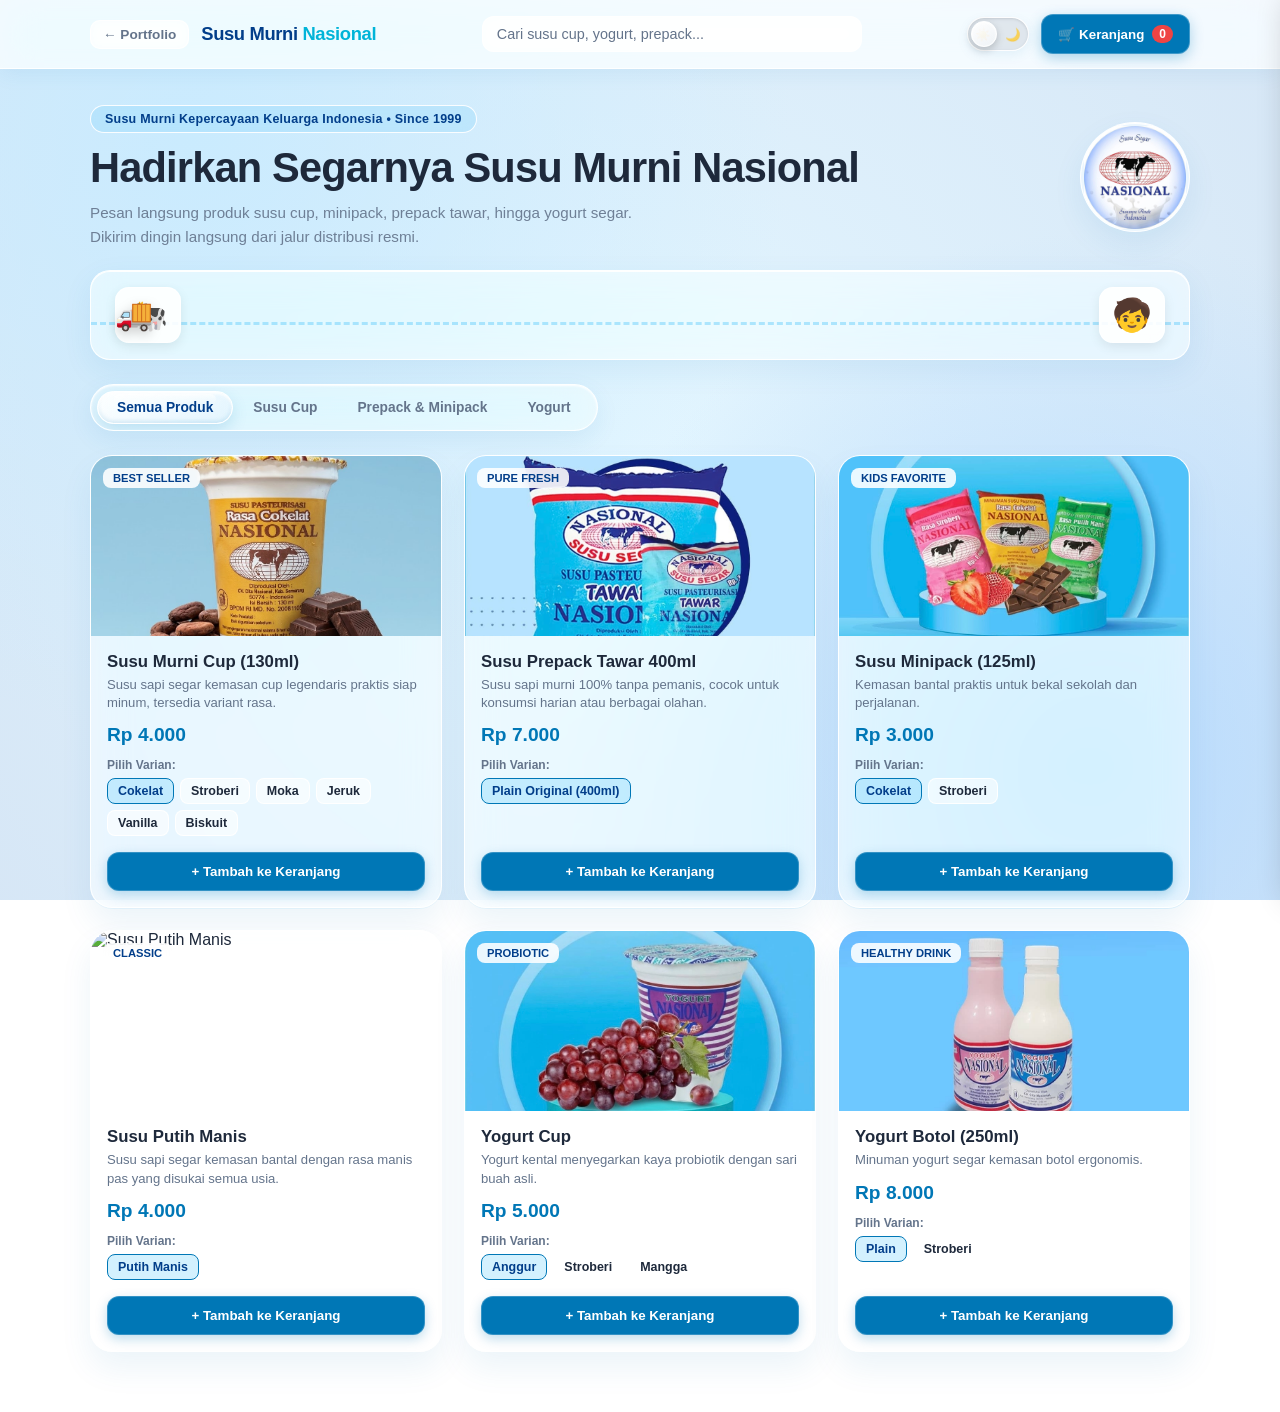
==== commit 547694e0: "Adjust hero logo image dimensions to 95%" ====
--- a/susu.html
+++ b/susu.html
@@ -271,8 +271,8 @@
       overflow: hidden; /* Otomatis memotong bagian luar gambar JPG jadi melingkar */
     }
     .hero-logo-slot img {
-      width: 90%;
-      height: 90%;
+      width: 95%;
+      height: 95%;
       object-fit: cover;
     }
 
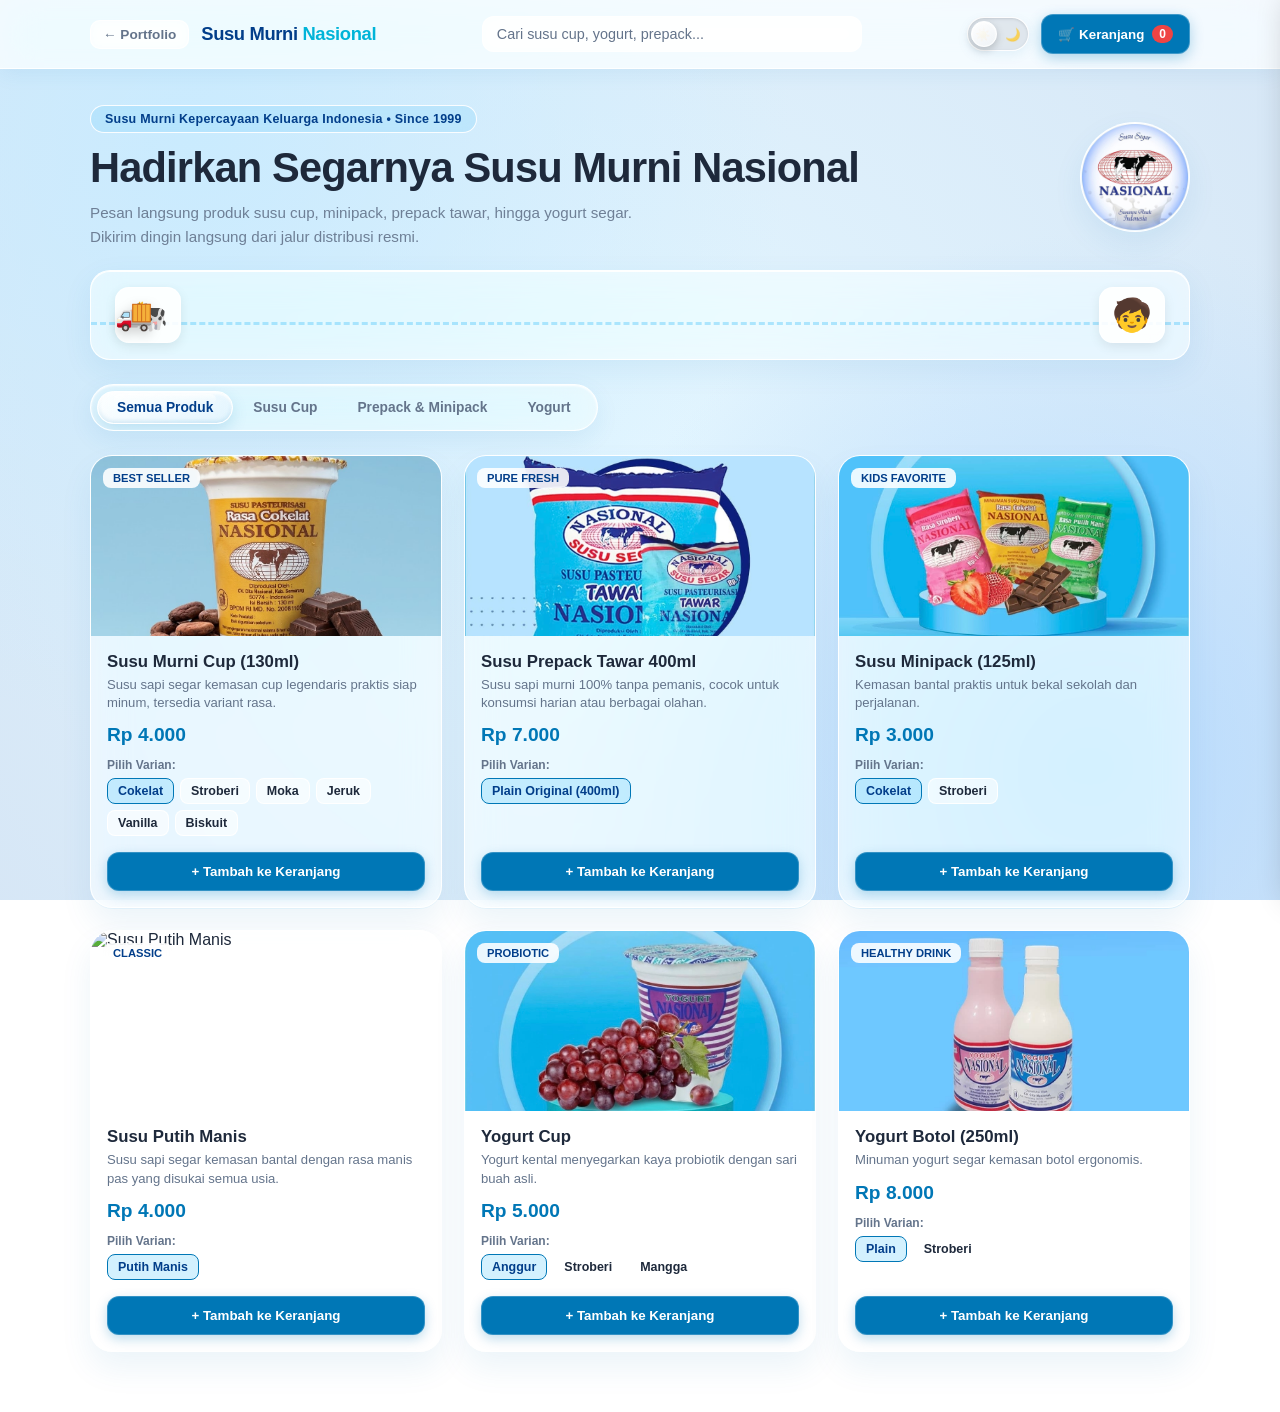
==== commit 3c7a3cac: "Adjust logo image dimensions in susu.html" ====
--- a/susu.html
+++ b/susu.html
@@ -271,8 +271,8 @@
       overflow: hidden; /* Otomatis memotong bagian luar gambar JPG jadi melingkar */
     }
     .hero-logo-slot img {
-      width: 95%;
-      height: 95%;
+      width: 98%;
+      height: 98%;
       object-fit: cover;
     }
 
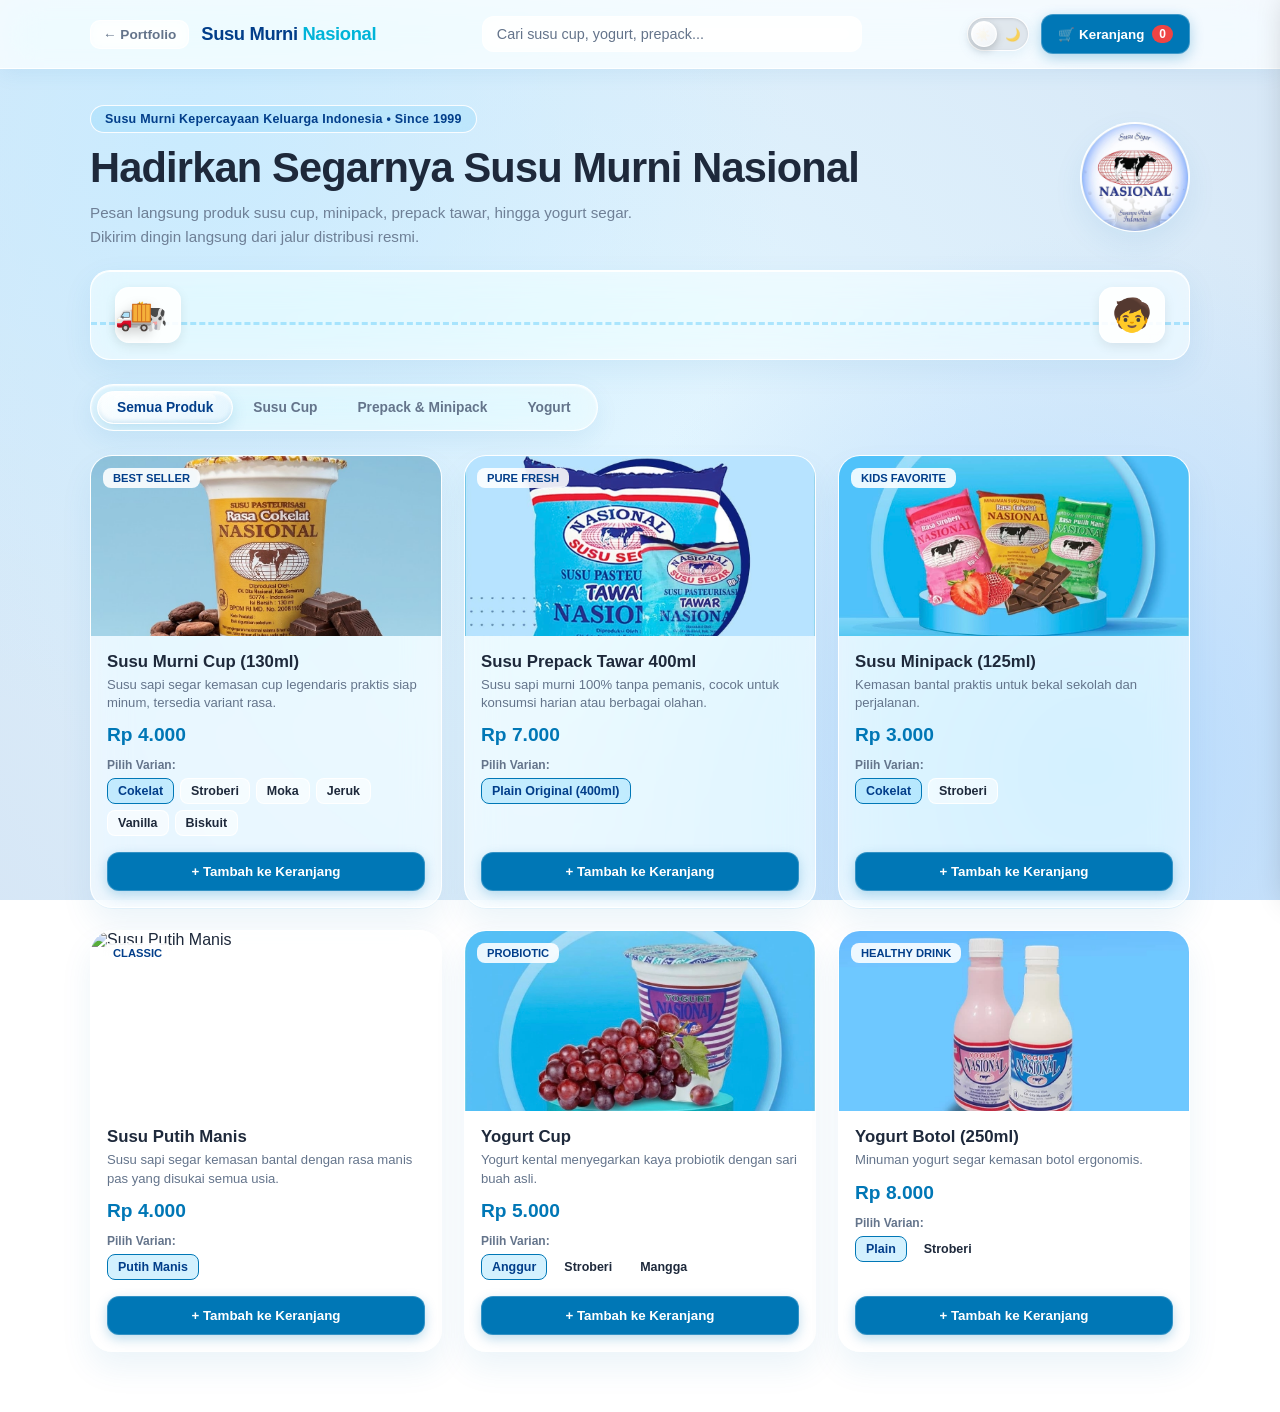
==== commit 2ff17ab0: "Adjust image dimensions in hero logo slot" ====
--- a/susu.html
+++ b/susu.html
@@ -271,8 +271,8 @@
       overflow: hidden; /* Otomatis memotong bagian luar gambar JPG jadi melingkar */
     }
     .hero-logo-slot img {
-      width: 98%;
-      height: 98%;
+      width: 99%;
+      height: 99%;
       object-fit: cover;
     }
 
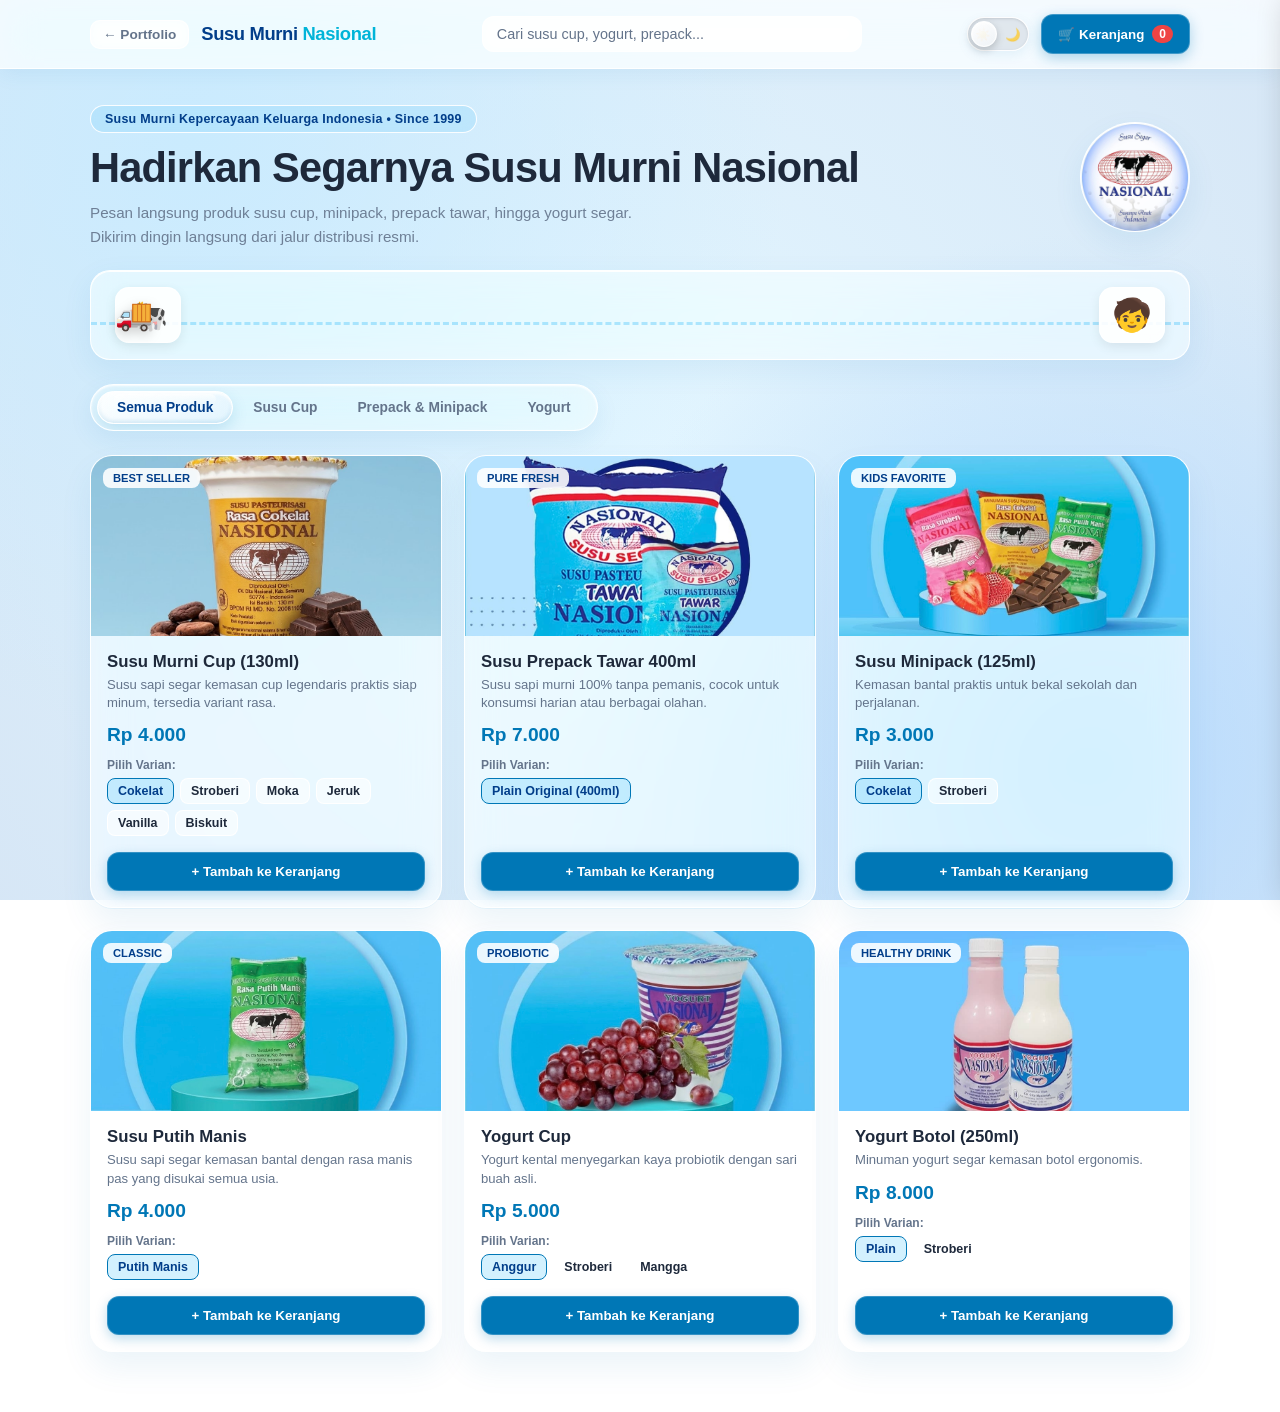
==== commit 9323603b: "Update susu.html" ====
--- a/susu.html
+++ b/susu.html
@@ -980,7 +980,7 @@
         desc: 'Susu sapi segar kemasan bantal dengan rasa manis pas yang disukai semua usia.',
         price: 4000,
         variants: [
-          { name: 'Putih Manis', img: 'putih-manis.JPG' }
+          { name: 'Putih Manis', img: 'susu-putih-manis.JPG' }
         ]
       },
       {
